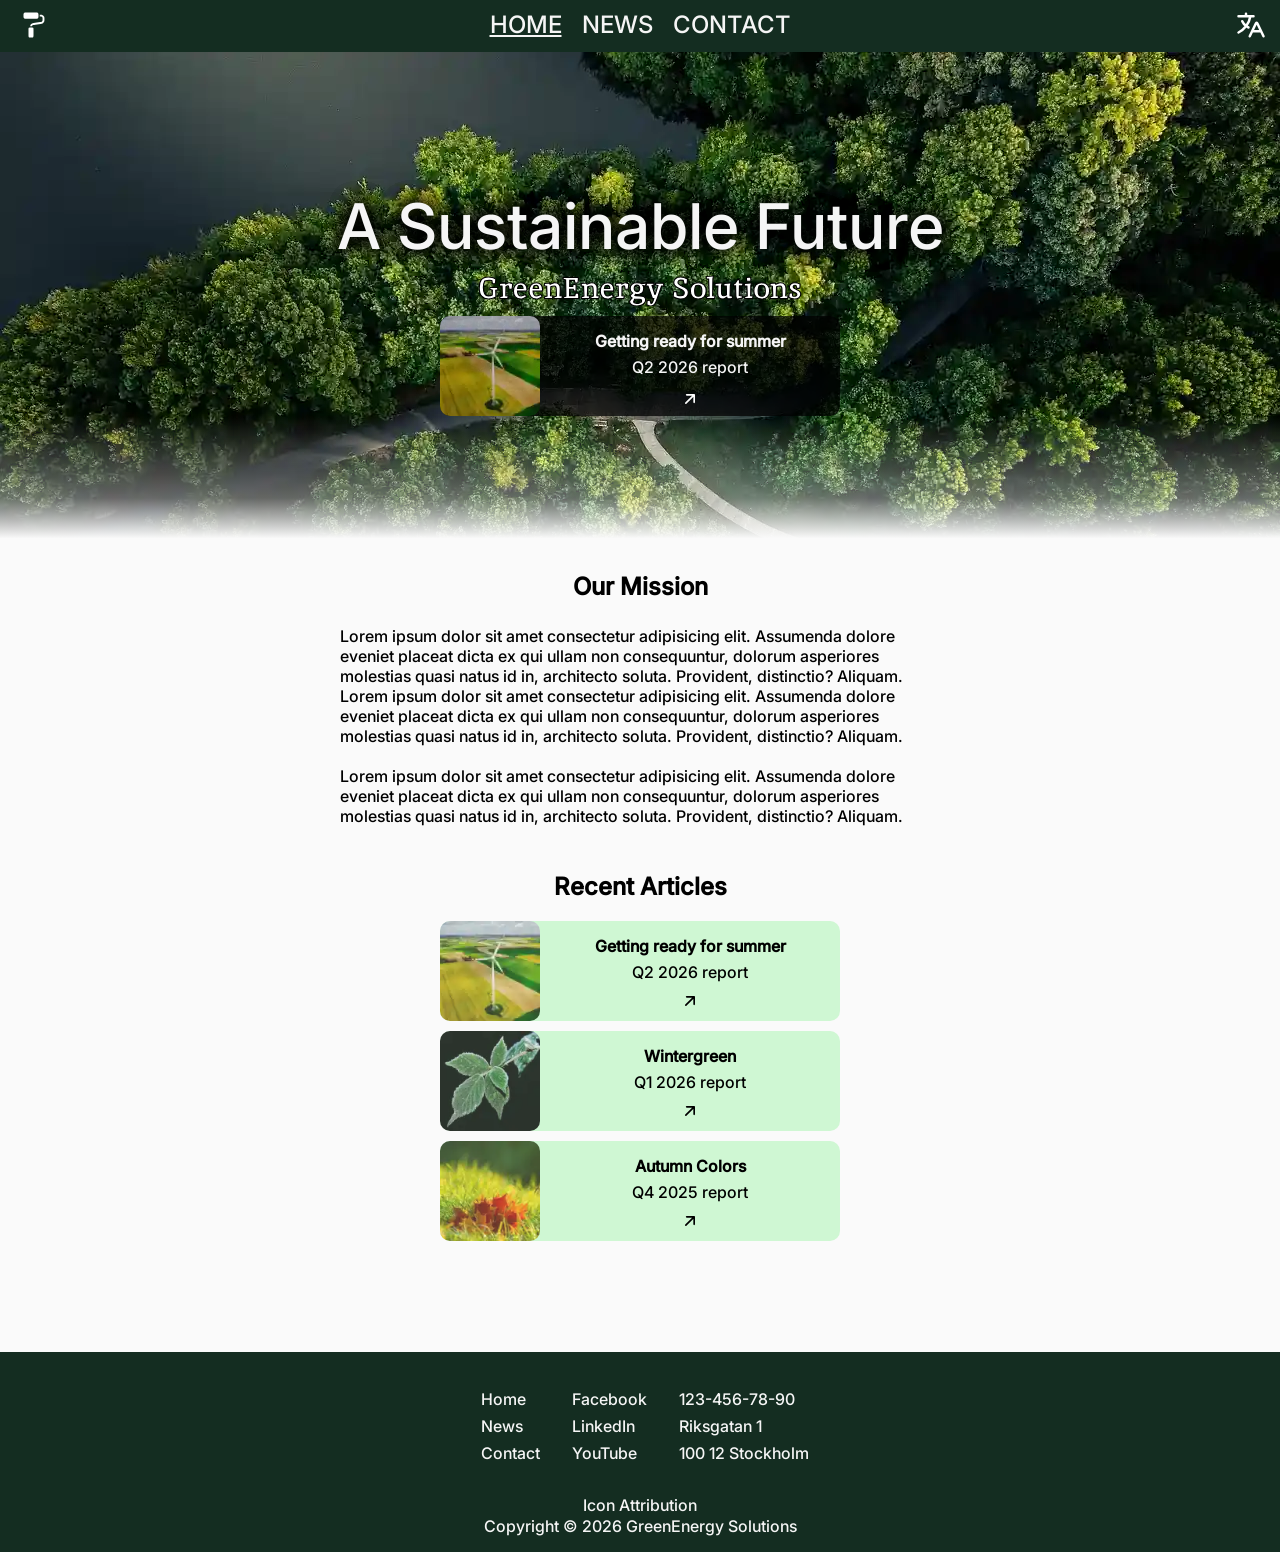
==== index.html @ 69cf231a "link favicon" ====
<!DOCTYPE html>
<html lang="en">
    <head>
        <meta charset="UTF-8">
        <meta name="viewport" content="width=device-width, initial-scale=1.0">
        <title>GreenEnergy Solutions</title>
        <link rel="stylesheet" href="css/main.css">
        <link rel="shortcut icon" href="favicon.ico" type="image/x-icon">
        <meta name="description" content="Home - GreenEnergy Solutions, your company for a sustainable future." />
    </head>
    <body>
        <header>
            <button id="themeButton" aria-label="Change theme"><img src="assets/icons/paint-roller.svg" alt="" draggable="false"></button>
            <div class="navigation" role="navigation">
                <a href="index.html" class="currentTab" id="hometab">HOME</a>
                <a href="latest.html" id="newstab">NEWS</a>
                <a href="contact.html" id="contacttab">CONTACT</a>
            </div>
            <button id="langButton" onclick="changeLanguage()" aria-label="Change language"><img src="assets/icons/languages.svg" alt="" draggable="false"></button>
        </header>
        <div class="banner" role="banner">
            <h1 id="catchphrase">A Sustainable Future</h1>
            <img src="assets/images/GreenEnergy-Solutions.svg" alt="GreenEnergy Solutions">
            <div class="banner-card">
                <img
                    srcset="assets/images/jwvein-windmill-128.webp 480w, assets/images/jwvein-windmill-256.webp 490w"
                    sizes="(width <= 400px) 400px,
                        400px"
                    src="assets/images/jwvein-windmill-256.webp"
                    draggable="false"
                    alt="Windmill" />
                <div>
                    <h4 id="Q2-26-title-top">Getting ready for summer</h4>
                    <p id="Q2-26-sub-top">Q2 2026 report</p>
                    <img src="assets/icons/arrow-up-right.svg" alt="" draggable="false">
                </div>
            </div>
            <div class="banner-gradient"></div>
        </div>
        <div class="our-mission" role="main">
            <h2 id="about-tagline">Our Mission</h3>
            <p id="about-text">Lorem ipsum dolor sit amet consectetur adipisicing elit. Assumenda dolore eveniet placeat dicta ex qui ullam non consequuntur, dolorum asperiores molestias quasi natus id in, architecto soluta. Provident, distinctio? Aliquam. Lorem ipsum dolor sit amet consectetur adipisicing elit. Assumenda dolore eveniet placeat dicta ex qui ullam non consequuntur, dolorum asperiores molestias quasi natus id in, architecto soluta. Provident, distinctio? Aliquam.<br><br>Lorem ipsum dolor sit amet consectetur adipisicing elit. Assumenda dolore eveniet placeat dicta ex qui ullam non consequuntur, dolorum asperiores molestias quasi natus id in, architecto soluta. Provident, distinctio? Aliquam.</p>
        </div>
        <div class="newscards">
            <h2 id="recent-articles-title">Recent Articles</h4>
            <div class="newscard">
                <img
                    srcset="assets/images/jwvein-windmill-128.webp 480w, assets/images/jwvein-windmill-256.webp 490w"
                    sizes="(width <= 400px) 400px,
                        400px"
                    src="assets/images/jwvein-windmill-256.webp"
                    draggable="false"
                    alt="Windmill" />
                <div>
                    <h4 id="Q2-26-title">Getting ready for summer</h4>
                    <p id="Q2-26-sub">Q2 2026 report</p>
                    <img src="assets/icons/arrow-up-right.svg" alt="" draggable="false">
                </div>
            </div>
            <div class="newscard">
                <img
                    srcset="assets/images/kapa65-leaves-580369-128.webp 480w, assets/images/kapa65-leaves-580369-256.webp 490w"
                    sizes="(width <= 400px) 400px,
                        400px"
                    src="assets/images/kapa65-leaves-580369-256.webp"
                    draggable="false"
                    alt="Frozen leaf" />
                <div>
                    <h4 id="Q1-26-title">Wintergreen</h4>
                    <p id="Q1-26-sub">Q1 2026 report</p>
                    <img src="assets/icons/arrow-up-right.svg" alt="" draggable="false">
                </div>
            </div>
            <div class="newscard">
                <img
                    srcset="assets/images/katerinavulcova-leaves-4574860-128.webp 480w, assets/images/katerinavulcova-leaves-4574860-256.webp 490w"
                    sizes="(width <= 400px) 400px,
                        400px"
                    src="assets/images/katerinavulcova-leaves-4574860-256.webp"
                    draggable="false"
                    alt="Frozen leaf" />
                <div>
                    <h4 id="Q4-25-title">Autumn Colors</h4>
                    <p id="Q4-25-sub">Q4 2025 report</p>
                    <img src="assets/icons/arrow-up-right.svg" alt="" draggable="false">
                </div>
            </div>
        </div>
        <footer role="contentinfo">
            <div>
                <div class="col1">
                    <ul>
                        <li><a href="index.html" id="hometab-footer">Home</a></li>
                        <li><a href="latest.html" id="newstab-footer">News</a></li>
                        <li><a href="contact.html" id="contacttab-footer">Contact</a></li>
                    </ul>
                </div>
                <div class="col2">
                    <ul>
                        <li><a href="https://facebook.com/">Facebook</a></li>
                        <li><a href="https://linkedin.com/">LinkedIn</a></li>
                        <li><a href="https://youtube.com/">YouTube</a></li>
                    </ul>
                </div>
                <div class="col3">
                    <ul>
                        <li><a href="tel:123-456-78-90">123-456-78-90</a></li>
                        <li>Riksgatan 1</li>
                        <li>100 12 Stockholm</li>
                    </ul>
                </div>
            </div>
            <a href="attribution.html" target="_blank" id="icon-attribution-link">Icon Attribution</a>
            <p>Copyright © 2026 GreenEnergy Solutions</p>
        </footer>
    </body>
    <script src="script/main.js"></script>
    <script src="script/translations.js"></script>
</html>
---- css/main.css ----
@font-face {
  font-family: "Inter";
  src: url("https://pe2-73134823.github.io/GreenEnergy-Solutions/assets/fonts/Inter_18pt-Medium.woff2") format("woff2");
  font-weight: 400;
  font-style: normal;
  font-display: swap;
}
:root {
    --primary-text-color: black;
    --reverse-text-color: whitesmoke;
    --header-footer:  #142D21;
    --background-color-base: 250, 250, 250; /* used to be able to reference in gradient */
}
body {    
    margin-top: 0;
    margin-right: 0;
    font-family: "Inter", Arial, Helvetica, sans-serif;
    font-optical-sizing: auto;
    font-weight: 400;
    font-style: normal;
    background-color: rgb(var(--background-color-base));
}
header {
    background-color: var(--header-footer);
    margin-left: -8px;
    display: flex;
    justify-content: space-between;
}
header > button {
    margin: 6px;
    margin-right: 10px;
    margin-left: 10px;
    height: 40px;
    width: 40px;
    background: none;
    border: none;
    transition: all linear 80ms;
    cursor: pointer;
}
header > button > img {
    width: 30px;
    height: 30px;
}
header > button:hover {
    transform: translateY(-1px);
}
header > button:active {
    transform: translateY(2px);
}
.navigation {
    margin-top: 10px;
}
.navigation > a {
    text-decoration: none;
    color: var(--reverse-text-color);
    font-size: 150%;
    margin: 8px;
}
.currentTab {
    text-decoration: underline !important;
}
.banner {
    text-align: center;
    background-image: url("https://pe2-73134823.github.io/GreenEnergy-Solutions/assets/images/forest.webp");
    background-repeat: no-repeat;
    background-size: cover;
    background-size: length;
    width: 100%;
    height: 60vh;
    max-height: 500px;
    position: absolute;
    left: 0;
    top: 52px;
    color: var(--reverse-text-color);
    display: flex;
    justify-content: center;
    align-content: center;
    flex-direction: column;
}
.banner > h1 {
    margin-top: 0px;
}
.banner > img {
    height: 30px;
    margin-top: -30px;
    margin-bottom: 10px;
}
.banner-gradient {
    position: absolute;
    bottom: 0px;
    width: 100%;
    height: 15vh;
    background: rgb(var(--background-color-base));
    background: linear-gradient(0deg, rgba(var(--background-color-base), 1) 10%, rgba(var(--background-color-base), 0.4) 40%, rgba(var(--background-color-base), 0) 100%);
}
.banner-card {
    background-color: #000000bd;
    width: 80%;
    max-width: 400px;
    height: 100px;
    align-self: center;
    animation-duration: 1.5s;
    animation-name: small-slide-up;
    border-radius: 10px;
    display: flex;
    transition: 500ms;
    cursor: pointer;
    -webkit-user-select: none;
    user-select: none;
}
.banner-card > img {
    aspect-ratio: 1/1;
    height: 100%;
    object-fit: cover;
    align-self: flex-start;
    justify-content: flex-start;
    opacity: 0.8;
    border-radius: 10px;
}
.banner-card > div {
    width: 100%;
    margin-top: 0px;
}
.banner-card > div > h4 {
    margin-top: 15px;
}
.banner-card > div > p {
    margin-top: -15px;
}
.banner-card > div > img {
    margin-top: -10px;
    width: 20px;
    height: 20px;
    transition: 300ms;
}
.banner-card:hover > div > img {
    scale: 140% 140%;
    translate: 4px -4px;
    transition: 300ms;
}
.banner-card:hover {
  transform: translateY(-3px);
  transition: 500ms;
}
.banner-card:active {
  transform: translateY(2px);
  transition: 200ms;
}
@keyframes small-slide-up {
  from {
    translate: 0 7vh;
    scale: 100% 1;
  }

  to {
    translate: 0 0;
    scale: 100% 1;
  }
}
h1 {
    font-weight: 400;
    font-size: 7vh;
    text-shadow: 0 0 20px black, 0 0 20px black, 0 0 20px black, 0 0 20px black;
}
h3 {
    margin-top: -4.5vh;
    font-family: "Inika", serif;
    font-weight: 400;
    font-size: 3vh;
    text-shadow: 0 0 20px black, 0 0 20px black, 0 0 20px black, 0 0 20px black, 0 0 20px black;
}
.our-mission {
    position: absolute;
    display: flex;
    justify-content: center;
    width: 100%;
    margin: -8px;
    margin-top: 500px;
    flex-direction: column;
    justify-content: start;
    align-content: stretch;
    align-items: center;
}
.our-mission > p {
    margin-top: 5px;
    width: 80%;
    max-width: 600px;
}
.newscards {
    position: absolute;
    display: flex;
    justify-content: center;
    width: 100%;
    margin: -8px;
    margin-top: 800px;
    flex-direction: column;
    justify-content: start;
    align-content: stretch;
    align-items: center;
}
.newscard {
    background-color: #cff7d3;
    width: 80%;
    max-width: 400px;
    height: 100px;
    margin-bottom: 10px;
    border-radius: 10px;
    border-radius: 10px;
    display: flex;
    transition: 500ms;
    cursor: pointer;
    -webkit-user-select: none;
    user-select: none;
}
.newscard > img {
    aspect-ratio: 1/1;
    height: 100%;
    object-fit: cover;
    align-self: flex-start;
    justify-content: flex-start;
    opacity: 0.8;
    border-radius: 10px;
}
.newscard > div {
    width: 100%;
    margin-top: 0px;
    display: flex;
    flex-direction: column;
    justify-content: start;
    align-content: stretch;
    align-items: center;
}
.newscard > div > h4 {
    margin-top: 15px;
}
.newscard > div > p {
    margin-top: -15px;
}
.newscard > div > img {
    margin-top: -7px;
    width: 20px;
    height: 20px;
    filter: invert();
    transition: 300ms;
}
.newscard:hover > div > img {
    scale: 140% 140%;
    translate: 4px -4px;
    transition: 300ms;
}
.newscard:hover {
  transform: translateY(-3px);
  transition: 500ms;
}
.newscard:active {
  transform: translateY(2px);
  transition: 200ms;
}
footer {
    position: absolute;
    margin-top: 1300px;
    color: var(--reverse-text-color);
    background-color: var(--header-footer);
    height: 200px;
    width: 100%;
    margin-left: -8px;
    display: flex;
    flex-direction: column;
    justify-content: end;
    align-content: stretch;
    align-items: center;
}
footer > div {
    display: grid;
    margin-left: 10px;
}
footer > div > div {
    padding: 1em;
    color: var(--reverse-text-color);
    list-style: none;
}
footer > div > div > ul {
    list-style: none;
    padding: 0px;
}
footer > div > div > ul > li {
    margin-bottom: 7px;
}
footer > div > div > ul > li > a {
    color: var(--reverse-text-color);
    text-decoration: none;
}
footer > a {
    color: var(--reverse-text-color);
    text-decoration: none;
    margin-bottom: -15px;
}
.col1 {
    grid-column: 1;
}
.col2 {
    grid-column: 2;
}
.col3 {
    grid-column: 3;
}

@media only screen and (max-width: 500px) {
    .navigation {
        margin-top: 13px;
    }
    .navigation > a {
        font-size: 120%;
        margin: 2px;
    }
    h4 {
        font-size: 2vh;
    }
    .newscards {
        margin-top: 1000px;
    }
    footer {
        margin-top: 1450px;
    }
}
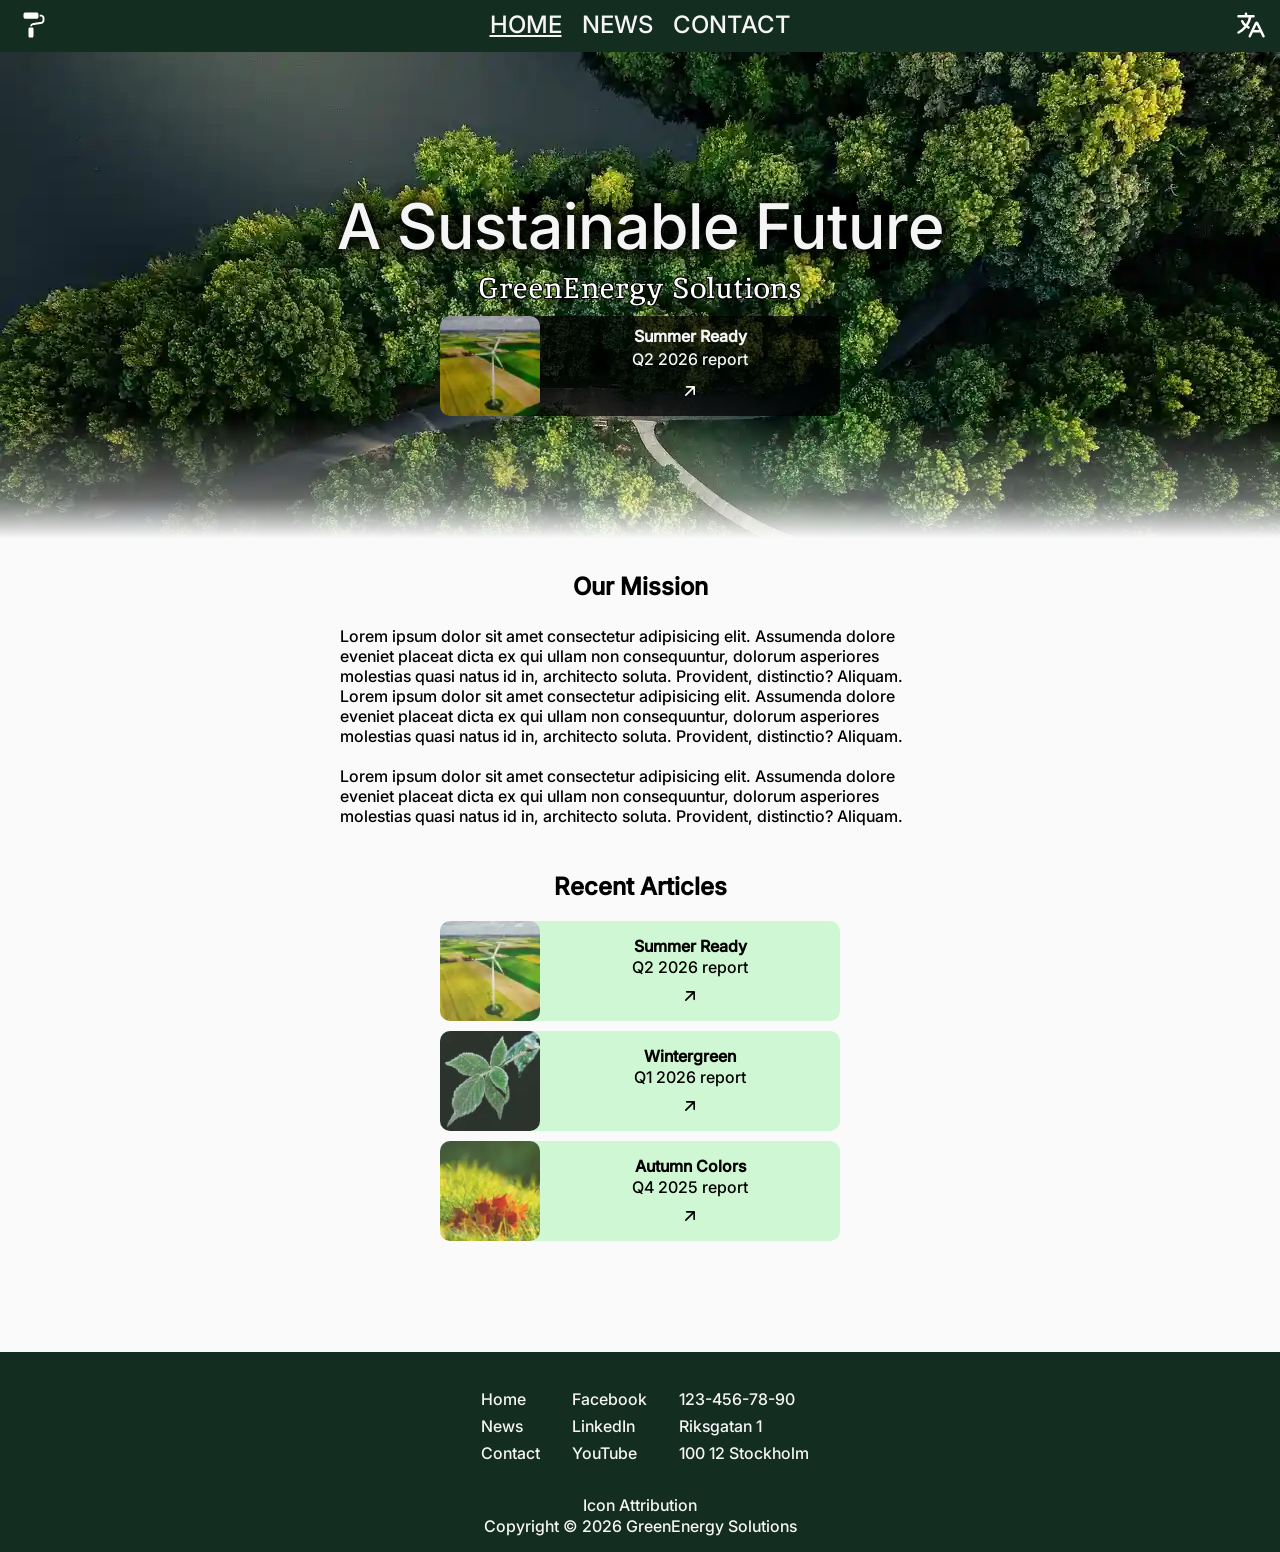
==== commit 32ca9ed2: "correct heading order as per advice from lighthouse" ====
--- a/index.html
+++ b/index.html
@@ -13,7 +13,7 @@
             <button id="themeButton" aria-label="Change theme"><img src="assets/icons/paint-roller.svg" alt="" draggable="false"></button>
             <div class="navigation" role="navigation">
                 <a href="index.html" class="currentTab" id="hometab">HOME</a>
-                <a href="latest.html" id="newstab">NEWS</a>
+                <a href="news.html" id="newstab">NEWS</a>
                 <a href="contact.html" id="contacttab">CONTACT</a>
             </div>
             <button id="langButton" onclick="changeLanguage()" aria-label="Change language"><img src="assets/icons/languages.svg" alt="" draggable="false"></button>
@@ -21,7 +21,7 @@
         <div class="banner" role="banner">
             <h1 id="catchphrase">A Sustainable Future</h1>
             <img src="assets/images/GreenEnergy-Solutions.svg" alt="GreenEnergy Solutions">
-            <div class="banner-card">
+            <a href="articles/2026/Q2.html" class="banner-card">
                 <img
                     srcset="assets/images/jwvein-windmill-128.webp 480w, assets/images/jwvein-windmill-256.webp 490w"
                     sizes="(width <= 400px) 400px,
@@ -30,11 +30,11 @@
                     draggable="false"
                     alt="Windmill" />
                 <div>
-                    <h4 id="Q2-26-title-top">Getting ready for summer</h4>
+                    <h2 id="Q2-26-title-top">Summer Ready</h2>
                     <p id="Q2-26-sub-top">Q2 2026 report</p>
                     <img src="assets/icons/arrow-up-right.svg" alt="" draggable="false">
                 </div>
-            </div>
+            </a>
             <div class="banner-gradient"></div>
         </div>
         <div class="our-mission" role="main">
@@ -42,8 +42,8 @@
             <p id="about-text">Lorem ipsum dolor sit amet consectetur adipisicing elit. Assumenda dolore eveniet placeat dicta ex qui ullam non consequuntur, dolorum asperiores molestias quasi natus id in, architecto soluta. Provident, distinctio? Aliquam. Lorem ipsum dolor sit amet consectetur adipisicing elit. Assumenda dolore eveniet placeat dicta ex qui ullam non consequuntur, dolorum asperiores molestias quasi natus id in, architecto soluta. Provident, distinctio? Aliquam.<br><br>Lorem ipsum dolor sit amet consectetur adipisicing elit. Assumenda dolore eveniet placeat dicta ex qui ullam non consequuntur, dolorum asperiores molestias quasi natus id in, architecto soluta. Provident, distinctio? Aliquam.</p>
         </div>
         <div class="newscards">
-            <h2 id="recent-articles-title">Recent Articles</h4>
-            <div class="newscard">
+            <h2 id="recent-articles-title">Recent Articles</h3>
+            <a href="/articles/2026/Q2.html" class="newscard">
                 <img
                     srcset="assets/images/jwvein-windmill-128.webp 480w, assets/images/jwvein-windmill-256.webp 490w"
                     sizes="(width <= 400px) 400px,
@@ -52,12 +52,12 @@
                     draggable="false"
                     alt="Windmill" />
                 <div>
-                    <h4 id="Q2-26-title">Getting ready for summer</h4>
+                    <h3 id="Q2-26-title">Summer Ready</h3>
                     <p id="Q2-26-sub">Q2 2026 report</p>
                     <img src="assets/icons/arrow-up-right.svg" alt="" draggable="false">
                 </div>
-            </div>
-            <div class="newscard">
+            </a>
+            <a href="/articles/2026/Q1.html" class="newscard">
                 <img
                     srcset="assets/images/kapa65-leaves-580369-128.webp 480w, assets/images/kapa65-leaves-580369-256.webp 490w"
                     sizes="(width <= 400px) 400px,
@@ -66,12 +66,12 @@
                     draggable="false"
                     alt="Frozen leaf" />
                 <div>
-                    <h4 id="Q1-26-title">Wintergreen</h4>
+                    <h3 id="Q1-26-title">Wintergreen</h3>
                     <p id="Q1-26-sub">Q1 2026 report</p>
                     <img src="assets/icons/arrow-up-right.svg" alt="" draggable="false">
                 </div>
-            </div>
-            <div class="newscard">
+            </a>
+            <a href="/articles/2025/Q4.html" class="newscard">
                 <img
                     srcset="assets/images/katerinavulcova-leaves-4574860-128.webp 480w, assets/images/katerinavulcova-leaves-4574860-256.webp 490w"
                     sizes="(width <= 400px) 400px,
@@ -80,18 +80,18 @@
                     draggable="false"
                     alt="Frozen leaf" />
                 <div>
-                    <h4 id="Q4-25-title">Autumn Colors</h4>
+                    <h3 id="Q4-25-title">Autumn Colors</h3>
                     <p id="Q4-25-sub">Q4 2025 report</p>
                     <img src="assets/icons/arrow-up-right.svg" alt="" draggable="false">
                 </div>
-            </div>
+            </a>
         </div>
         <footer role="contentinfo">
             <div>
                 <div class="col1">
                     <ul>
                         <li><a href="index.html" id="hometab-footer">Home</a></li>
-                        <li><a href="latest.html" id="newstab-footer">News</a></li>
+                        <li><a href="news.html" id="newstab-footer">News</a></li>
                         <li><a href="contact.html" id="contacttab-footer">Contact</a></li>
                     </ul>
                 </div>
--- a/css/main.css
+++ b/css/main.css
@@ -56,6 +56,9 @@
     font-size: 150%;
     margin: 8px;
 }
+.navigation > a:hover {
+    text-decoration: underline gray !important;
+}
 .currentTab {
     text-decoration: underline !important;
 }
@@ -107,6 +110,8 @@
     cursor: pointer;
     -webkit-user-select: none;
     user-select: none;
+    text-decoration: none;
+    color: var(--reverse-text-color);
 }
 .banner-card > img {
     aspect-ratio: 1/1;
@@ -121,14 +126,15 @@
     width: 100%;
     margin-top: 0px;
 }
-.banner-card > div > h4 {
-    margin-top: 15px;
+.banner-card > div > h2 {
+    margin-top: 10px;
+    font-size: medium;
 }
 .banner-card > div > p {
+    margin-top: -10px;
+}
+.banner-card > div > img {
     margin-top: -15px;
-}
-.banner-card > div > img {
-    margin-top: -10px;
     width: 20px;
     height: 20px;
     transition: 300ms;
@@ -162,13 +168,6 @@
     font-size: 7vh;
     text-shadow: 0 0 20px black, 0 0 20px black, 0 0 20px black, 0 0 20px black;
 }
-h3 {
-    margin-top: -4.5vh;
-    font-family: "Inika", serif;
-    font-weight: 400;
-    font-size: 3vh;
-    text-shadow: 0 0 20px black, 0 0 20px black, 0 0 20px black, 0 0 20px black, 0 0 20px black;
-}
 .our-mission {
     position: absolute;
     display: flex;
@@ -211,6 +210,8 @@
     cursor: pointer;
     -webkit-user-select: none;
     user-select: none;
+    text-decoration: none;
+    color: var(--text-color);
 }
 .newscard > img {
     aspect-ratio: 1/1;
@@ -230,8 +231,9 @@
     align-content: stretch;
     align-items: center;
 }
-.newscard > div > h4 {
+.newscard > div > h3 {
     margin-top: 15px;
+    font-size: medium;
 }
 .newscard > div > p {
     margin-top: -15px;
@@ -313,7 +315,7 @@
         font-size: 120%;
         margin: 2px;
     }
-    h4 {
+    h3 {
         font-size: 2vh;
     }
     .newscards {
